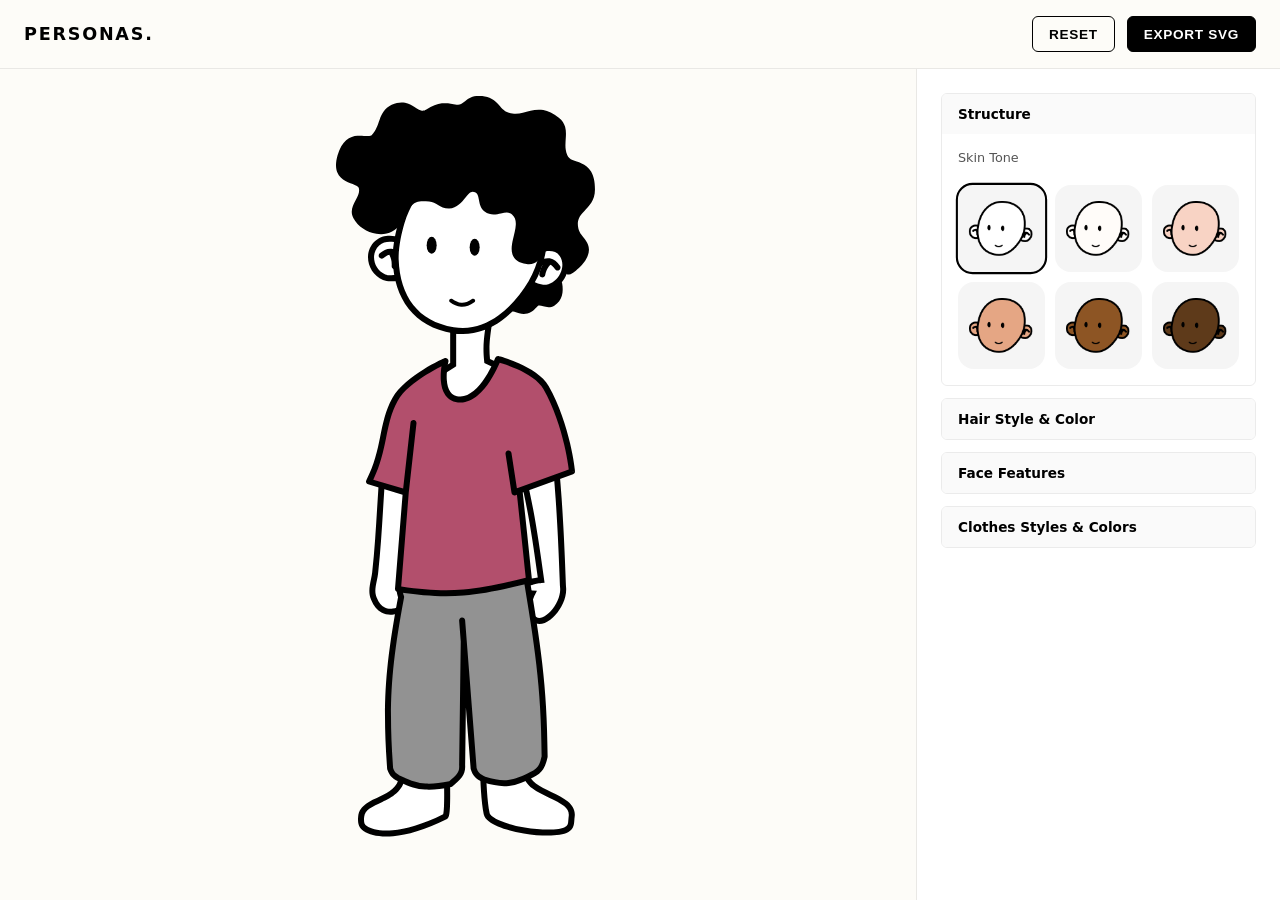
==== index.html @ edb4474d "first commit" ====
<!DOCTYPE html>
<html lang="en">

<head>
    <meta charset="UTF-8">
    <meta name="viewport" content="width=device-width, initial-scale=1.0">
    <title>Personas. | SVGenerator</title>
    <link rel="stylesheet" href="style.css">
</head>

<body>

    <header>
        <h1>Personas.</h1>
        <div class="header-actions">
            <button class="btn secondary" id="reset-btn">Reset</button>
            <button class="btn" id="export-svg-btn">Export SVG</button>
        </div>
    </header>

    <main>
        <div id="preview-container">
            <div id="persona-frame">
                <!-- This is where the generated SVG will be injected by app.js -->
                <div id="persona-svg-placeholder"></div>
            </div>
        </div>

        <aside id="controls-panel">
            <!-- Modern, clean accordion using native HTML tags -->

            <!-- 1. Structure -->
            <details class="control-group" open>
                <summary>Structure</summary>
                <div class="group-content">
                    <label>Skin Tone</label>
                    <div id="skin-tone-grid" class="color-grid"></div>
                </div>
            </details>

            <!-- 2. Hair -->
            <details class="control-group">
                <summary>Hair Style & Color</summary>
                <div class="group-content">
                    <label>Hair Style</label>
                    <div id="hair-style-grid" class="color-grid"></div>

                    <div class="color-picker-row">
                        <label>Hair Color</label>
                        <input type="color" id="hair-color-picker" value="#000000">
                        <span class="color-value">#000000</span>
                    </div>
                </div>
            </details>

            <!-- 3. Face Features -->
            <details class="control-group">
                <summary>Face Features</summary>
                <div class="group-content">
                    <label>Iris Color</label>
                    <input type="color" id="eye-color-picker" value="#000000">
                    <label>Mouth Style
                        <select id="mouth-select"></select>
                    </label>
                    <label>Eyes Style
                        <select id="eyes-select"></select>
                    </label>
                    <label class="toggle-row">Enable Blush
                        <input type="checkbox" id="blush-toggle">
                        <span class="slider"></span>
                    </label>
                </div>
            </details>

            <!-- 4. Clothes -->
            <details class="control-group">
                <summary>Clothes Styles & Colors</summary>
                <div class="group-content">
                    <label>Top Style</label>
                    <div id="top-style-grid" class="color-grid"></div>
                    <div class="color-picker-row">
                        <label>Top Color</label>
                        <input type="color" id="top-color-picker" value="#B24F6C">
                        <span class="color-value">#B24F6C</span>
                    </div>
                    <label>Bottom Style
                        <select id="bottom-select"></select>
                    </label>
                    <div class="color-picker-row">
                        <label>Bottom Color</label>
                        <input type="color" id="bottom-color-picker" value="#929292">
                    </div>
                </div>
            </details>
        </aside>
    </main>

    <!-- Load scripts in logical order -->
    <script src="variants.js"></script> <!-- Define Data First -->
    <script src="persona-svg.js"></script> <!-- Define SVG Factory -->
    <script src="app.js"></script> <!-- Glue Logic (Loads UI and binds events) -->

</body>

</html>
---- style.css ----
/* style.css */
:root {
    --bg-color: #fdfcf8;
    --accent-color: #000;
    --panel-bg: #fff;
    --border-color: rgba(0, 0, 0, 0.08);
    --border-radius: 6px;
}

* {
    box-sizing: border-radius;
    margin: 0;
    padding: 0;
}

body {
    font-family: -apple-system, system-ui, BlinkMacSystemFont, "Segoe UI", Roboto, sans-serif;
    background-color: var(--bg-color);
    color: var(--accent-color);
    display: flex;
    flex-direction: column;
    height: 100vh;
    overflow: hidden;
}

header {
    padding: 1rem 1.5rem;
    border-bottom: 1px solid var(--border-color);
    display: flex;
    justify-content: space-between;
    align-items: center;
}

header h1 {
    font-size: 1.1rem;
    font-weight: 700;
    text-transform: uppercase;
    letter-spacing: 0.1em;
}

.header-actions {
    display: flex;
    gap: 0.75rem;
}

main {
    display: flex;
    flex: 1;
    overflow: hidden;
}

/* Preview */
#preview-container {
    flex: 1;
    display: flex;
    justify-content: center;
    align-items: center;
    padding: 2rem;
    border-right: 1px solid var(--border-color);
}

#persona-frame {
    width: 852px;
    height: 852px;
    background-color: var(--bg-color);
    border-radius: 12px;
    /* box-shadow: 0 10px 40px rgba(0, 0, 0, 0.04); */
    display: flex;
    justify-content: center;
    align-items: center;
    overflow: hidden;
}

/* Controls */
#controls-panel {
    width: 360px;
    padding: 1.5rem;
    background-color: var(--panel-bg);
    overflow-y: auto;
    display: flex;
    flex-direction: column;
    gap: 0.75rem;
}

/* Accordion details/summary styling */
.control-group {
    border: 1px solid var(--border-color);
    border-radius: var(--border-radius);
    overflow: hidden;
}

summary {
    list-style: none;
    padding: 0.75rem 1rem;
    background-color: #fafafa;
    font-size: 0.85rem;
    font-weight: 600;
    cursor: pointer;
    user-select: none;
}

.group-content {
    padding: 1rem;
    display: flex;
    flex-direction: column;
    gap: 0.75rem;
}

label {
    font-size: 0.8rem;
    color: #555;
    display: flex;
    flex-direction: column;
    gap: 0.25rem;
}

.color-grid {
    display: grid;
    grid-template-columns: repeat(auto-fill, minmax(80px, 1fr));
    gap: 10px;
    margin-top: 8px;
}

.color-cell {
    aspect-ratio: 1 / 1;
    border-radius: 16px; /* Use 0px if you want strict sharp squares */
    cursor: pointer;
    background-size: cover;
    background-position: center;
    background-color: #f5f5f5; 
    transition: transform 0.15s ease, border-color 0.15s ease, box-shadow 0.15s ease;
}

.color-cell:hover {
    transform: scale(1.05);
}

.color-cell.selected {
    border: 2px solid black;
    border-width: 2px;
    transform: scale(1.05);
}

select,
input[type="text"] {
    border: 1px solid #ccc;
    border-radius: 4px;
    padding: 0.5rem 0.6rem;
    font-size: 0.8rem;
    width: 100%;
}

.color-picker-row {
    display: flex;
    align-items: center;
    gap: 0.75rem;
}

input[type="color"] {
    -webkit-appearance: none;
    appearance: none;
    border: none;
    width: 30px;
    height: 30px;
    border-radius: 4px;
    cursor: pointer;
    padding: 0;
    background: none;
}

input[type="color"]::-webkit-color-swatch {
    border: 1px solid #ddd;
    border-radius: 4px;
}

/* Blush Slider/Toggle */
.toggle-row {
    flex-direction: row;
    align-items: center;
    justify-content: space-between;
}

#blush-toggle {
    position: relative;
    width: 40px;
    height: 20px;
}

#blush-toggle {
    -webkit-appearance: none;
    appearance: none;
    background: #ddd;
    border-radius: 20px;
    outline: none;
    transition: .2s;
    cursor: pointer;
}

#blush-toggle:checked {
    background: #000;
}

#blush-toggle::before {
    content: '';
    position: absolute;
    width: 16px;
    height: 16px;
    border-radius: 50%;
    top: 2px;
    left: 2px;
    background: #fff;
    transition: .2s;
}

#blush-toggle:checked::before {
    left: 22px;
}

/* Buttons */
.btn {
    background-color: var(--accent-color);
    color: #fff;
    border: 1px solid var(--accent-color);
    padding: 0.6rem 1rem;
    border-radius: var(--border-radius);
    font-size: 0.85rem;
    font-weight: 600;
    cursor: pointer;
    text-transform: uppercase;
    letter-spacing: 0.05em;
}

.btn:hover {
    background-color: #333;
}

.btn.secondary {
    background-color: transparent;
    color: var(--accent-color);
}

.btn.secondary:hover {
    background-color: rgba(0, 0, 0, 0.05);
}
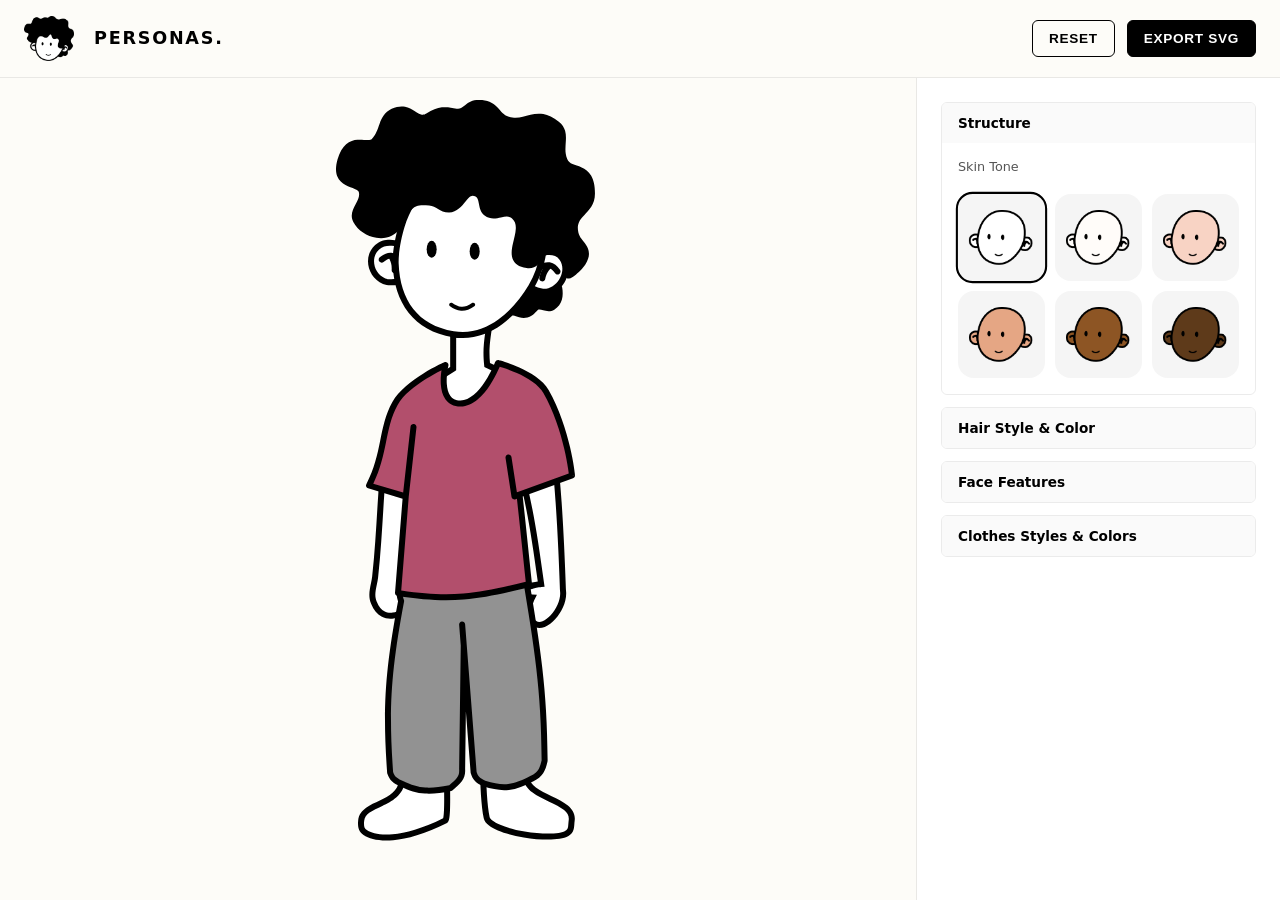
==== commit 609afd53: "feat: adding new assets(skirt, shorts) and defining logo and icons" ====
--- a/index.html
+++ b/index.html
@@ -6,12 +6,16 @@
     <meta name="viewport" content="width=device-width, initial-scale=1.0">
     <title>Personas. | SVGenerator</title>
     <link rel="stylesheet" href="style.css">
+    <link rel="shortcut icon" href="/icons/icon3.svg" type="image/x-icon">
 </head>
 
 <body>
 
     <header>
-        <h1>Personas.</h1>
+        <div style="display: flex; flex-direction: row; align-items: center; gap: 20px;">
+            <img src="/icons/logo.png" alt="" width="50px">
+            <h1>Personas.</h1>
+        </div>
         <div class="header-actions">
             <button class="btn secondary" id="reset-btn">Reset</button>
             <button class="btn" id="export-svg-btn">Export SVG</button>
@@ -83,12 +87,12 @@
                         <input type="color" id="top-color-picker" value="#B24F6C">
                         <span class="color-value">#B24F6C</span>
                     </div>
-                    <label>Bottom Style
-                        <select id="bottom-select"></select>
-                    </label>
+                    <label>Bottom Style</label>
+                    <div id="bottom-style-grid" class="color-grid"></div>
                     <div class="color-picker-row">
                         <label>Bottom Color</label>
                         <input type="color" id="bottom-color-picker" value="#929292">
+                        <span class="color-value">#929292</span>
                     </div>
                 </div>
             </details>
